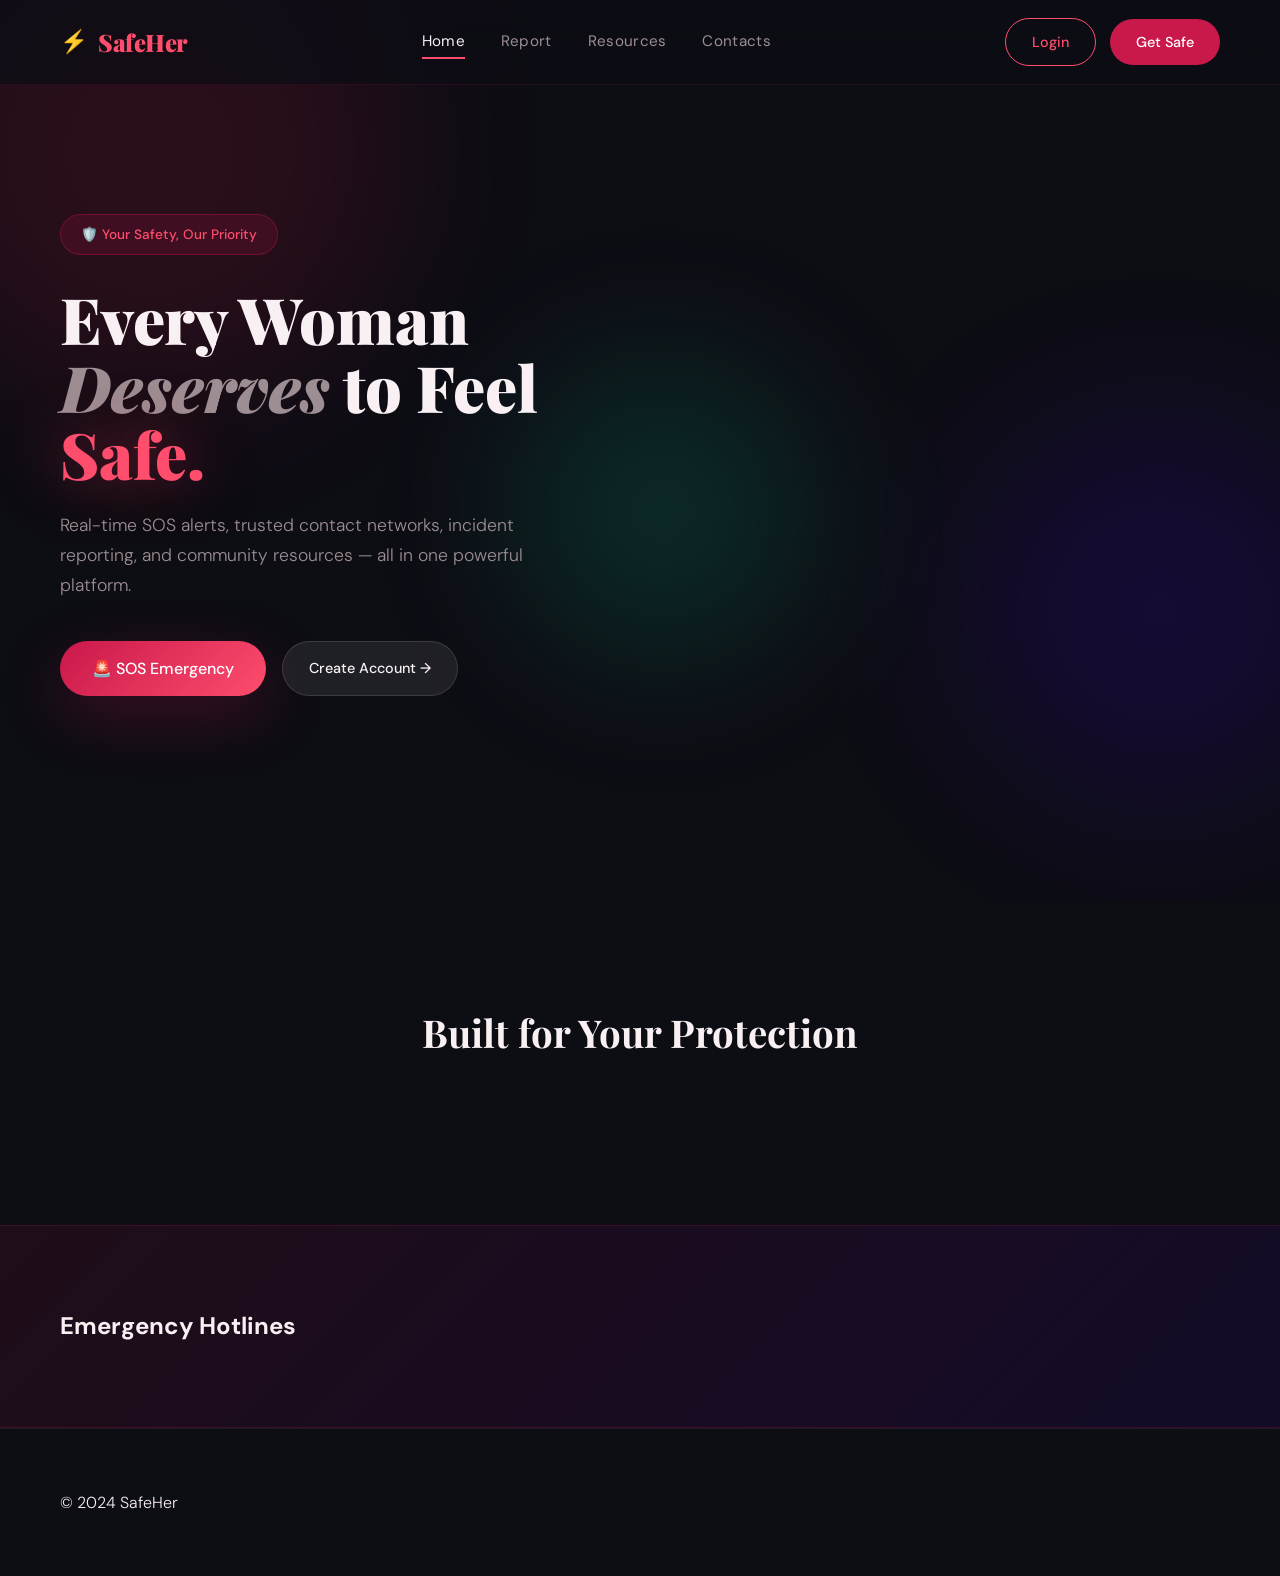
==== frontend/index.html @ 848a4f25 "Initial complete project upload" ====
<!DOCTYPE html>
<html lang="en">
<head>
  <meta charset="UTF-8" />
  <meta name="viewport" content="width=device-width, initial-scale=1.0"/>
  <title>SafeHer — Women Safety Platform</title>
  <link rel="preconnect" href="https://fonts.googleapis.com">
  <link href="https://fonts.googleapis.com/css2?family=Playfair+Display:ital,wght@0,700;0,900;1,700&family=DM+Sans:wght@300;400;500&display=swap" rel="stylesheet">
  <link rel="stylesheet" href="css/style.css">
</head>

<body>

  <!-- Animated background -->
  <div class="bg-orbs">
    <div class="orb orb-1"></div>
    <div class="orb orb-2"></div>
    <div class="orb orb-3"></div>
  </div>

  <!-- Navbar -->
  <nav class="navbar">
    <div class="nav-logo">
      <span class="logo-icon">⚡</span>
      <span class="logo-text">SafeHer</span>
    </div>
    <div class="nav-links">
      <a href="index.html" class="active">Home</a>
      <a href="pages/report.html">Report</a>
      <a href="pages/resources.html">Resources</a>
      <a href="pages/contacts.html">Contacts</a>
    </div>
    <div class="nav-actions">
      <a href="pages/login.html" class="btn-outline">Login</a>
      <a href="pages/register.html" class="btn-primary">Get Safe</a>
    </div>
    <button class="hamburger" onclick="toggleMenu()">☰</button>
  </nav>

  <!-- Hero Section -->
  <section class="hero">
    <div class="hero-content">
      <div class="hero-badge">🛡️ Your Safety, Our Priority</div>
      <h1 class="hero-title">
        Every Woman<br>
        <em>Deserves</em> to Feel<br>
        <span class="highlight">Safe.</span>
      </h1>

      <p class="hero-subtitle">
        Real-time SOS alerts, trusted contact networks, incident reporting, and community resources — all in one powerful platform.
      </p>

      <div class="hero-cta">
        <a href="pages/sos.html" class="btn-sos pulse">🚨 SOS Emergency</a>
        <a href="pages/register.html" class="btn-secondary">Create Account →</a>
      </div>
    </div>
  </section>

  <!-- Features -->
  <section class="features">
    <div class="section-header">
      <h2>Built for Your Protection</h2>
    </div>
  </section>

  <!-- Emergency Hotlines -->
  <section class="hotlines">
    <h2>Emergency Hotlines</h2>
  </section>

  <!-- Footer -->
  <footer class="footer">
    <p>© 2024 SafeHer</p>
  </footer>

  <!-- ✅ LOGIN SCRIPT ADDED HERE -->
 <script>
function loginUser() {

  const email = document.getElementById("email")?.value;
  const password = document.getElementById("password")?.value;

  fetch("https://womensafety-backend.up.railway.app/api/login/", {
    method: "POST",
    headers: {
      "Content-Type": "application/json"
    },
    body: JSON.stringify({
      email: email,
      password: password
    })
  })
  .then(async (res) => {

    // IMPORTANT FIX: handle non-JSON responses safely
    const text = await res.text();

    let data;
    try {
      data = JSON.parse(text);
    } catch (e) {
      data = { message: text };
    }

    if (!res.ok) {
      throw new Error(data.message || "Login failed");
    }

    console.log("Login Success:", data);
    alert("Login successful!");

  })
  .catch((err) => {
    console.log("Error:", err);
    alert("Login failed or network error");
  });

}
</script>

</body>
</html>
---- frontend/css/style.css ----
/* ============================
   SafeHer — Main Stylesheet
   ============================ */

*, *::before, *::after { box-sizing: border-box; margin: 0; padding: 0; }

:root {
  --crimson: #C9184A;
  --rose:    #FF4D6D;
  --blush:   #FF758F;
  --cream:   #FFF0F3;
  --dark:    #0D0D14;
  --dark2:   #14141F;
  --surface: #1A1A2E;
  --surface2:#22223B;
  --text:    #F8F0F2;
  --muted:   #9D8E93;
  --gold:    #FFD166;
  --teal:    #06D6A0;
  --font-display: 'Playfair Display', serif;
  --font-body:    'DM Sans', sans-serif;
  --shadow:  0 20px 60px rgba(201,24,74,0.25);
  --glow:    0 0 40px rgba(201,24,74,0.4);
  --radius:  16px;
  --transition: 0.3s cubic-bezier(0.4,0,0.2,1);
}

html { scroll-behavior: smooth; }

body {
  background: var(--dark);
  color: var(--text);
  font-family: var(--font-body);
  font-weight: 300;
  overflow-x: hidden;
  line-height: 1.7;
}

/* Scrollbar */
::-webkit-scrollbar { width: 6px; }
::-webkit-scrollbar-track { background: var(--dark2); }
::-webkit-scrollbar-thumb { background: var(--crimson); border-radius: 3px; }

/* ====== ANIMATED BG ====== */
.bg-orbs {
  position: fixed; inset: 0; z-index: 0; pointer-events: none; overflow: hidden;
}
.orb {
  position: absolute; border-radius: 50%; filter: blur(80px); opacity: 0.15;
  animation: drift 12s ease-in-out infinite alternate;
}
.orb-1 { width: 500px; height: 500px; background: var(--crimson); top: -100px; left: -100px; animation-delay: 0s; }
.orb-2 { width: 400px; height: 400px; background: #4A00E0; bottom: 10%; right: -80px; animation-delay: 4s; }
.orb-3 { width: 300px; height: 300px; background: var(--teal); top: 40%; left: 40%; animation-delay: 8s; }

@keyframes drift {
  from { transform: translate(0, 0) scale(1); }
  to   { transform: translate(40px, 40px) scale(1.1); }
}

/* ====== NAVBAR ====== */
.navbar {
  position: fixed; top: 0; width: 100%; z-index: 1000;
  display: flex; align-items: center; justify-content: space-between;
  padding: 18px 60px;
  background: rgba(13,13,20,0.75);
  backdrop-filter: blur(20px);
  border-bottom: 1px solid rgba(201,24,74,0.15);
  transition: var(--transition);
}
.navbar.scrolled {
  background: rgba(13,13,20,0.95);
  box-shadow: 0 4px 30px rgba(0,0,0,0.4);
}
.nav-logo { display: flex; align-items: center; gap: 10px; text-decoration: none; }
.logo-icon { font-size: 1.4rem; }
.logo-text { font-family: var(--font-display); font-size: 1.5rem; font-weight: 900; color: var(--rose); letter-spacing: -0.5px; }
.nav-links { display: flex; gap: 36px; }
.nav-links a { color: var(--muted); text-decoration: none; font-weight: 400; font-size: 0.95rem; letter-spacing: 0.3px; transition: var(--transition); position: relative; }
.nav-links a::after { content: ''; position: absolute; bottom: -4px; left: 0; width: 0; height: 2px; background: var(--rose); transition: var(--transition); }
.nav-links a:hover, .nav-links a.active { color: var(--text); }
.nav-links a:hover::after, .nav-links a.active::after { width: 100%; }
.nav-actions { display: flex; gap: 14px; align-items: center; }
.hamburger { display: none; background: none; border: none; color: var(--text); font-size: 1.5rem; cursor: pointer; }

/* ====== BUTTONS ====== */
.btn-primary, .btn-outline, .btn-secondary, .btn-sos, .btn-danger {
  padding: 11px 26px;
  border-radius: 50px;
  text-decoration: none;
  font-family: var(--font-body);
  font-weight: 500;
  font-size: 0.9rem;
  display: inline-flex; align-items: center; gap: 8px;
  transition: var(--transition);
  cursor: pointer;
  border: none;
}
.btn-primary  { background: var(--crimson); color: white; }
.btn-primary:hover { background: var(--rose); transform: translateY(-2px); box-shadow: var(--shadow); }
.btn-outline  { background: transparent; color: var(--rose); border: 1.5px solid var(--rose); }
.btn-outline:hover { background: rgba(201,24,74,0.1); }
.btn-secondary { background: rgba(255,255,255,0.08); color: var(--text); border: 1px solid rgba(255,255,255,0.12); }
.btn-secondary:hover { background: rgba(255,255,255,0.15); transform: translateY(-2px); }
.btn-sos { background: linear-gradient(135deg, #C9184A, #FF4D6D); color: white; font-size: 1rem; padding: 14px 32px; box-shadow: var(--shadow); }
.btn-sos:hover { transform: scale(1.05); box-shadow: var(--glow); }
.btn-danger { background: #C9184A; color: white; width: 100%; justify-content: center; padding: 14px; font-size: 1rem; }
.btn-danger:hover { background: var(--rose); }

.pulse { animation: pulse 2s infinite; }
@keyframes pulse {
  0%, 100% { box-shadow: 0 0 0 0 rgba(201,24,74,0.6); }
  50% { box-shadow: 0 0 0 20px rgba(201,24,74,0); }
}

/* ====== HERO ====== */
.hero {
  min-height: 100vh;
  display: flex; align-items: center; justify-content: space-between;
  padding: 120px 60px 60px;
  position: relative; z-index: 1;
  gap: 60px;
}
.hero-content { flex: 1; max-width: 620px; }
.hero-badge {
  display: inline-flex; align-items: center; gap: 8px;
  background: rgba(201,24,74,0.15);
  border: 1px solid rgba(201,24,74,0.35);
  color: var(--rose);
  padding: 8px 20px;
  border-radius: 50px;
  font-size: 0.85rem;
  font-weight: 500;
  margin-bottom: 30px;
  animation: fadeInDown 0.8s ease both;
}
.hero-title {
  font-family: var(--font-display);
  font-size: clamp(3rem, 5vw, 5.5rem);
  font-weight: 900;
  line-height: 1.05;
  margin-bottom: 24px;
  animation: fadeInUp 0.8s ease 0.2s both;
}
.hero-title em { font-style: italic; color: var(--muted); }
.hero-title .highlight {
  color: var(--rose);
  text-shadow: 0 0 60px rgba(255,77,109,0.5);
}
.hero-subtitle {
  color: var(--muted); font-size: 1.1rem; max-width: 480px;
  margin-bottom: 40px;
  animation: fadeInUp 0.8s ease 0.4s both;
}
.hero-cta {
  display: flex; gap: 16px; flex-wrap: wrap;
  margin-bottom: 50px;
  animation: fadeInUp 0.8s ease 0.5s both;
}
.hero-stats {
  display: flex; align-items: center; gap: 24px;
  animation: fadeInUp 0.8s ease 0.7s both;
}
.stat strong { display: block; font-size: 1.7rem; font-family: var(--font-display); font-weight: 700; color: var(--text); }
.stat span { font-size: 0.8rem; color: var(--muted); text-transform: uppercase; letter-spacing: 0.5px; }
.stat-divider { width: 1px; height: 40px; background: rgba(255,255,255,0.1); }

/* ====== SHIELD GRAPHIC ====== */
.hero-visual { display: flex; align-items: center; justify-content: center; flex: 0 0 400px; position: relative; animation: fadeIn 1.2s ease both; }
.shield-graphic { position: relative; width: 300px; height: 300px; display: flex; align-items: center; justify-content: center; }
.shield-outer { width: 200px; height: 200px; background: linear-gradient(135deg, rgba(201,24,74,0.2), rgba(74,0,224,0.2)); border: 2px solid rgba(201,24,74,0.4); border-radius: 50%; display: flex; align-items: center; justify-content: center; backdrop-filter: blur(10px); }
.shield-inner { width: 140px; height: 140px; background: rgba(201,24,74,0.15); border: 1px solid rgba(201,24,74,0.3); border-radius: 50%; display: flex; align-items: center; justify-content: center; }
.shield-core { font-size: 4rem; animation: float 3s ease-in-out infinite; }
@keyframes float { 0%, 100% { transform: translateY(0); } 50% { transform: translateY(-12px); } }
.ring {
  position: absolute; border-radius: 50%;
  border: 1px solid rgba(201,24,74,0.2);
  animation: ripple 4s linear infinite;
}
.ring-1 { width: 260px; height: 260px; animation-delay: 0s; }
.ring-2 { width: 320px; height: 320px; animation-delay: 1.3s; }
.ring-3 { width: 380px; height: 380px; animation-delay: 2.6s; }
@keyframes ripple { 0% { opacity: 0.5; transform: scale(0.95); } 100% { opacity: 0; transform: scale(1.1); } }

/* ====== FEATURES ====== */
.features { padding: 100px 60px; position: relative; z-index: 1; }
.section-header { text-align: center; margin-bottom: 60px; }
.section-tag {
  display: inline-block; color: var(--rose); font-size: 0.8rem;
  text-transform: uppercase; letter-spacing: 2px; font-weight: 500; margin-bottom: 14px;
}
.section-header h2 { font-family: var(--font-display); font-size: clamp(2rem, 3vw, 3rem); font-weight: 700; }
.features-grid { display: grid; grid-template-columns: repeat(3, 1fr); gap: 24px; max-width: 1100px; margin: 0 auto; }
.feature-card {
  background: rgba(255,255,255,0.03);
  border: 1px solid rgba(255,255,255,0.07);
  border-radius: var(--radius);
  padding: 36px 32px;
  position: relative;
  transition: var(--transition);
  opacity: 0; transform: translateY(30px);
  animation: fadeInUp 0.6s ease forwards;
}
.feature-card.visible { opacity: 1; transform: translateY(0); }
.feature-card:hover { background: rgba(201,24,74,0.06); border-color: rgba(201,24,74,0.3); transform: translateY(-6px); box-shadow: var(--shadow); }
.feature-card.featured { border-color: rgba(201,24,74,0.4); background: rgba(201,24,74,0.05); }
.feature-badge { position: absolute; top: -10px; right: 20px; background: var(--crimson); color: white; padding: 4px 14px; border-radius: 50px; font-size: 0.75rem; font-weight: 500; }
.feature-icon { font-size: 2.5rem; margin-bottom: 20px; }
.feature-card h3 { font-family: var(--font-display); font-size: 1.25rem; font-weight: 700; margin-bottom: 12px; }
.feature-card p { color: var(--muted); font-size: 0.92rem; line-height: 1.7; margin-bottom: 20px; }
.feature-link { color: var(--rose); text-decoration: none; font-size: 0.88rem; font-weight: 500; transition: var(--transition); }
.feature-link:hover { color: var(--blush); letter-spacing: 0.5px; }

/* ====== HOTLINES ====== */
.hotlines {
  background: linear-gradient(135deg, rgba(201,24,74,0.1), rgba(74,0,224,0.1));
  border-top: 1px solid rgba(201,24,74,0.2);
  border-bottom: 1px solid rgba(201,24,74,0.2);
  padding: 80px 60px;
  position: relative; z-index: 1;
}
.hotlines-inner { max-width: 900px; margin: 0 auto; text-align: center; }
.hotlines-inner h2 { font-family: var(--font-display); font-size: 2.2rem; font-weight: 700; margin-bottom: 10px; }
.hotlines-inner p { color: var(--muted); margin-bottom: 40px; }
.hotlines-grid { display: grid; grid-template-columns: repeat(4, 1fr); gap: 20px; }
.hotline-card {
  background: rgba(255,255,255,0.04);
  border: 1px solid rgba(255,255,255,0.08);
  border-radius: var(--radius);
  padding: 28px 20px;
  transition: var(--transition);
}
.hotline-card:hover { border-color: var(--rose); background: rgba(201,24,74,0.08); }
.hotline-num { font-family: var(--font-display); font-size: 2rem; font-weight: 900; color: var(--rose); margin-bottom: 6px; }
.hotline-label { font-size: 0.82rem; color: var(--muted); text-transform: uppercase; letter-spacing: 0.5px; }

/* ====== FOOTER ====== */
.footer { padding: 60px; position: relative; z-index: 1; border-top: 1px solid rgba(255,255,255,0.06); }
.footer-inner { display: grid; grid-template-columns: 2fr 1fr 1fr; gap: 40px; max-width: 1100px; margin: 0 auto 40px; }
.footer-brand .logo-text { font-size: 1.3rem; }
.footer-brand p { color: var(--muted); font-size: 0.88rem; margin-top: 12px; max-width: 280px; }
.footer-links h4 { font-size: 0.8rem; text-transform: uppercase; letter-spacing: 1px; color: var(--muted); margin-bottom: 20px; }
.footer-links a { display: block; color: var(--text); text-decoration: none; font-size: 0.88rem; margin-bottom: 12px; opacity: 0.7; transition: var(--transition); }
.footer-links a:hover { opacity: 1; color: var(--rose); }
.footer-bottom { border-top: 1px solid rgba(255,255,255,0.06); padding-top: 28px; text-align: center; color: var(--muted); font-size: 0.82rem; }

/* ====== FORMS & PAGES ====== */
.page-wrapper {
  min-height: 100vh; display: flex; align-items: center; justify-content: center;
  padding: 100px 20px 60px; position: relative; z-index: 1;
}
.form-card {
  background: rgba(26,26,46,0.8);
  border: 1px solid rgba(255,255,255,0.08);
  border-radius: 24px;
  padding: 50px;
  width: 100%; max-width: 480px;
  backdrop-filter: blur(20px);
  box-shadow: 0 30px 80px rgba(0,0,0,0.5);
}
.form-card.wide { max-width: 720px; }
.form-title { font-family: var(--font-display); font-size: 2rem; font-weight: 700; margin-bottom: 8px; }
.form-subtitle { color: var(--muted); font-size: 0.9rem; margin-bottom: 36px; }
.form-group { margin-bottom: 22px; }
.form-group label { display: block; font-size: 0.85rem; color: var(--muted); margin-bottom: 8px; font-weight: 500; text-transform: uppercase; letter-spacing: 0.5px; }
.form-group input, .form-group select, .form-group textarea {
  width: 100%; background: rgba(255,255,255,0.05);
  border: 1px solid rgba(255,255,255,0.1);
  border-radius: 10px; padding: 13px 16px;
  color: var(--text); font-family: var(--font-body); font-size: 0.95rem;
  outline: none; transition: var(--transition);
}
.form-group input:focus, .form-group select:focus, .form-group textarea:focus {
  border-color: var(--rose); box-shadow: 0 0 0 3px rgba(201,24,74,0.15);
}
.form-group textarea { resize: vertical; min-height: 120px; }
.form-group select { cursor: pointer; }
.form-footer { text-align: center; margin-top: 24px; color: var(--muted); font-size: 0.88rem; }
.form-footer a { color: var(--rose); text-decoration: none; }
.form-footer a:hover { text-decoration: underline; }
.btn-full { width: 100%; justify-content: center; padding: 14px; font-size: 1rem; border-radius: 10px; }

/* Alert messages */
.alert { padding: 14px 18px; border-radius: 10px; margin-bottom: 20px; font-size: 0.9rem; }
.alert-success { background: rgba(6,214,160,0.1); border: 1px solid rgba(6,214,160,0.3); color: var(--teal); }
.alert-error   { background: rgba(201,24,74,0.1); border: 1px solid rgba(201,24,74,0.3); color: var(--rose); }

/* ====== SOS PAGE ====== */
.sos-wrapper {
  min-height: 100vh; display: flex; align-items: center; justify-content: center;
  flex-direction: column; gap: 40px; padding: 120px 40px 60px;
  position: relative; z-index: 1; text-align: center;
}
.sos-btn-wrap { position: relative; }
.sos-big-btn {
  width: 220px; height: 220px; border-radius: 50%;
  background: linear-gradient(135deg, #8B0000, var(--crimson), var(--rose));
  border: none; cursor: pointer; font-size: 3.5rem;
  display: flex; flex-direction: column; align-items: center; justify-content: center;
  gap: 8px; box-shadow: 0 0 60px rgba(201,24,74,0.5);
  transition: var(--transition); position: relative; z-index: 2;
  color: white; font-family: var(--font-body);
}
.sos-big-btn:hover { transform: scale(1.05); box-shadow: 0 0 100px rgba(201,24,74,0.7); }
.sos-big-btn span { font-size: 1rem; font-weight: 700; letter-spacing: 3px; }
.sos-ring { position: absolute; top: 50%; left: 50%; transform: translate(-50%,-50%); border-radius: 50%; border: 2px solid rgba(201,24,74,0.4); animation: sosRing 2s infinite; }
.sos-ring-1 { width: 270px; height: 270px; animation-delay: 0s; }
.sos-ring-2 { width: 330px; height: 330px; animation-delay: 0.7s; }
.sos-ring-3 { width: 390px; height: 390px; animation-delay: 1.4s; }
@keyframes sosRing { 0% { opacity: 1; transform: translate(-50%,-50%) scale(0.9); } 100% { opacity: 0; transform: translate(-50%,-50%) scale(1.1); } }
.sos-info h2 { font-family: var(--font-display); font-size: 2rem; margin-bottom: 10px; }
.sos-info p { color: var(--muted); max-width: 400px; }

/* ====== RESOURCES ====== */
.resources-grid { display: grid; grid-template-columns: repeat(2, 1fr); gap: 24px; margin-top: 40px; }
.resource-card {
  background: rgba(255,255,255,0.03);
  border: 1px solid rgba(255,255,255,0.07);
  border-radius: var(--radius); padding: 32px;
  transition: var(--transition);
}
.resource-card:hover { border-color: rgba(201,24,74,0.4); background: rgba(201,24,74,0.05); }
.resource-card h3 { font-family: var(--font-display); margin-bottom: 10px; }
.resource-card p { color: var(--muted); font-size: 0.9rem; margin-bottom: 16px; }
.resource-card .tag { background: rgba(201,24,74,0.15); color: var(--rose); border-radius: 50px; padding: 3px 12px; font-size: 0.75rem; display: inline-block; }

/* ====== ADMIN ====== */
.admin-wrapper { min-height: 100vh; display: flex; }
.admin-sidebar {
  width: 260px; background: var(--surface);
  border-right: 1px solid rgba(255,255,255,0.07);
  padding: 30px 20px; display: flex; flex-direction: column;
  position: fixed; height: 100vh; z-index: 100;
}
.admin-sidebar .logo-wrap { margin-bottom: 40px; padding: 0 10px; }
.admin-nav { display: flex; flex-direction: column; gap: 6px; flex: 1; }
.admin-nav a {
  display: flex; align-items: center; gap: 14px;
  padding: 12px 16px; border-radius: 10px;
  color: var(--muted); text-decoration: none; font-size: 0.9rem;
  transition: var(--transition);
}
.admin-nav a:hover, .admin-nav a.active { background: rgba(201,24,74,0.12); color: var(--rose); }
.admin-content {
  flex: 1; margin-left: 260px; padding: 40px;
  min-height: 100vh; position: relative; z-index: 1;
}
.admin-header { display: flex; justify-content: space-between; align-items: center; margin-bottom: 36px; }
.admin-header h1 { font-family: var(--font-display); font-size: 1.8rem; }
.stats-row { display: grid; grid-template-columns: repeat(4, 1fr); gap: 20px; margin-bottom: 36px; }
.stat-card {
  background: rgba(255,255,255,0.03);
  border: 1px solid rgba(255,255,255,0.07);
  border-radius: var(--radius); padding: 28px;
  transition: var(--transition);
}
.stat-card:hover { border-color: rgba(201,24,74,0.3); }
.stat-card .num { font-family: var(--font-display); font-size: 2.2rem; font-weight: 700; color: var(--rose); }
.stat-card .label { color: var(--muted); font-size: 0.82rem; text-transform: uppercase; letter-spacing: 0.5px; margin-top: 4px; }
.data-table { width: 100%; border-collapse: collapse; }
.data-table th { text-align: left; padding: 14px 16px; font-size: 0.78rem; text-transform: uppercase; letter-spacing: 0.5px; color: var(--muted); border-bottom: 1px solid rgba(255,255,255,0.07); }
.data-table td { padding: 14px 16px; font-size: 0.9rem; border-bottom: 1px solid rgba(255,255,255,0.04); }
.data-table tr:hover td { background: rgba(255,255,255,0.02); }
.badge { padding: 3px 12px; border-radius: 50px; font-size: 0.75rem; font-weight: 500; }
.badge-red    { background: rgba(201,24,74,0.2); color: var(--rose); }
.badge-green  { background: rgba(6,214,160,0.2); color: var(--teal); }
.badge-yellow { background: rgba(255,209,102,0.2); color: var(--gold); }
.table-card { background: rgba(255,255,255,0.03); border: 1px solid rgba(255,255,255,0.07); border-radius: var(--radius); overflow: hidden; }

/* ====== ANIMATIONS ====== */
@keyframes fadeInUp   { from { opacity: 0; transform: translateY(24px); } to { opacity: 1; transform: translateY(0); } }
@keyframes fadeInDown { from { opacity: 0; transform: translateY(-20px); } to { opacity: 1; transform: translateY(0); } }
@keyframes fadeIn     { from { opacity: 0; } to { opacity: 1; } }

/* ====== RESPONSIVE ====== */
@media (max-width: 1024px) {
  .navbar { padding: 16px 30px; }
  .hero { padding: 120px 30px 60px; }
  .features, .hotlines, .footer { padding: 70px 30px; }
  .features-grid { grid-template-columns: repeat(2, 1fr); }
  .hotlines-grid { grid-template-columns: repeat(2, 1fr); }
  .footer-inner { grid-template-columns: 1fr 1fr; }
  .stats-row { grid-template-columns: repeat(2, 1fr); }
}
@media (max-width: 768px) {
  .nav-links, .nav-actions { display: none; }
  .hamburger { display: block; }
  .hero { flex-direction: column; text-align: center; }
  .hero-visual { display: none; }
  .hero-stats { justify-content: center; }
  .hero-cta { justify-content: center; }
  .features-grid, .resources-grid { grid-template-columns: 1fr; }
  .hotlines-grid { grid-template-columns: repeat(2, 1fr); }
  .footer-inner { grid-template-columns: 1fr; }
  .admin-sidebar { display: none; }
  .admin-content { margin-left: 0; padding: 100px 20px 40px; }
  .stats-row { grid-template-columns: repeat(2, 1fr); }
  .form-card { padding: 32px 24px; }
}
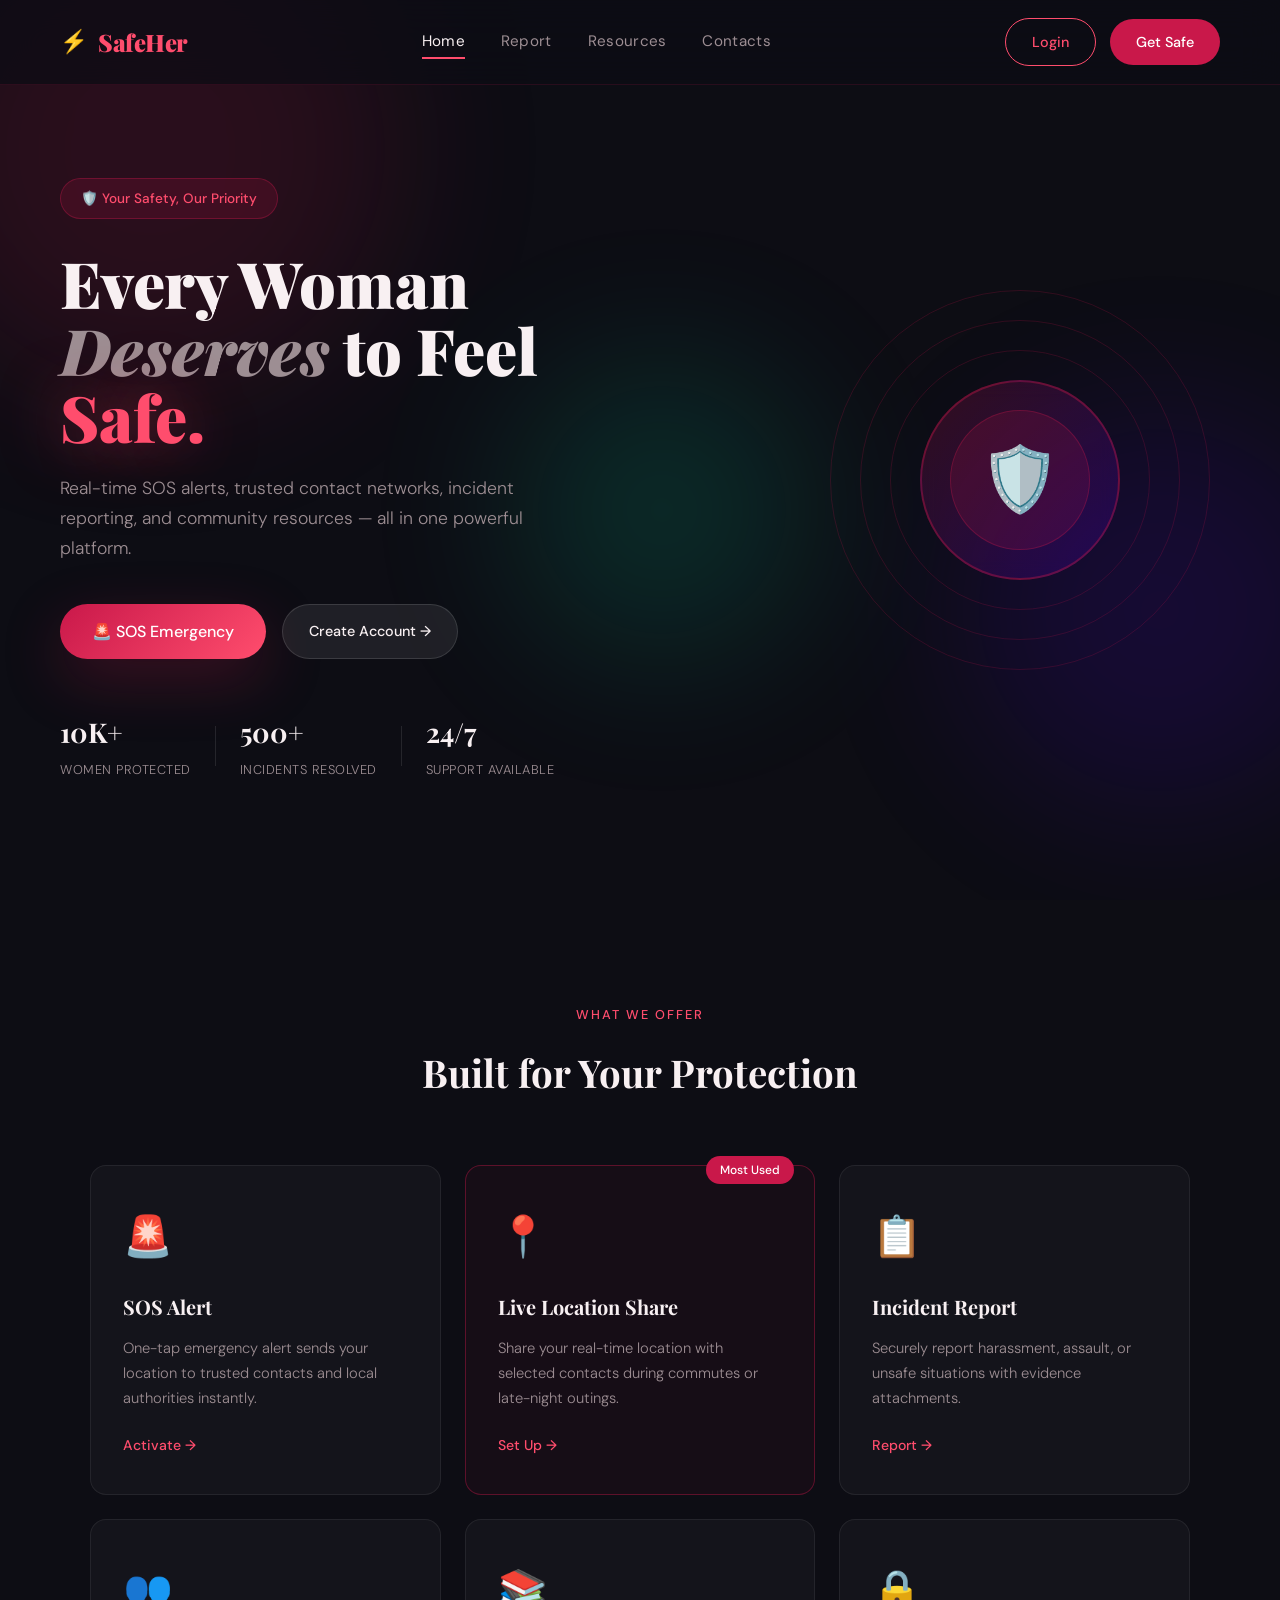
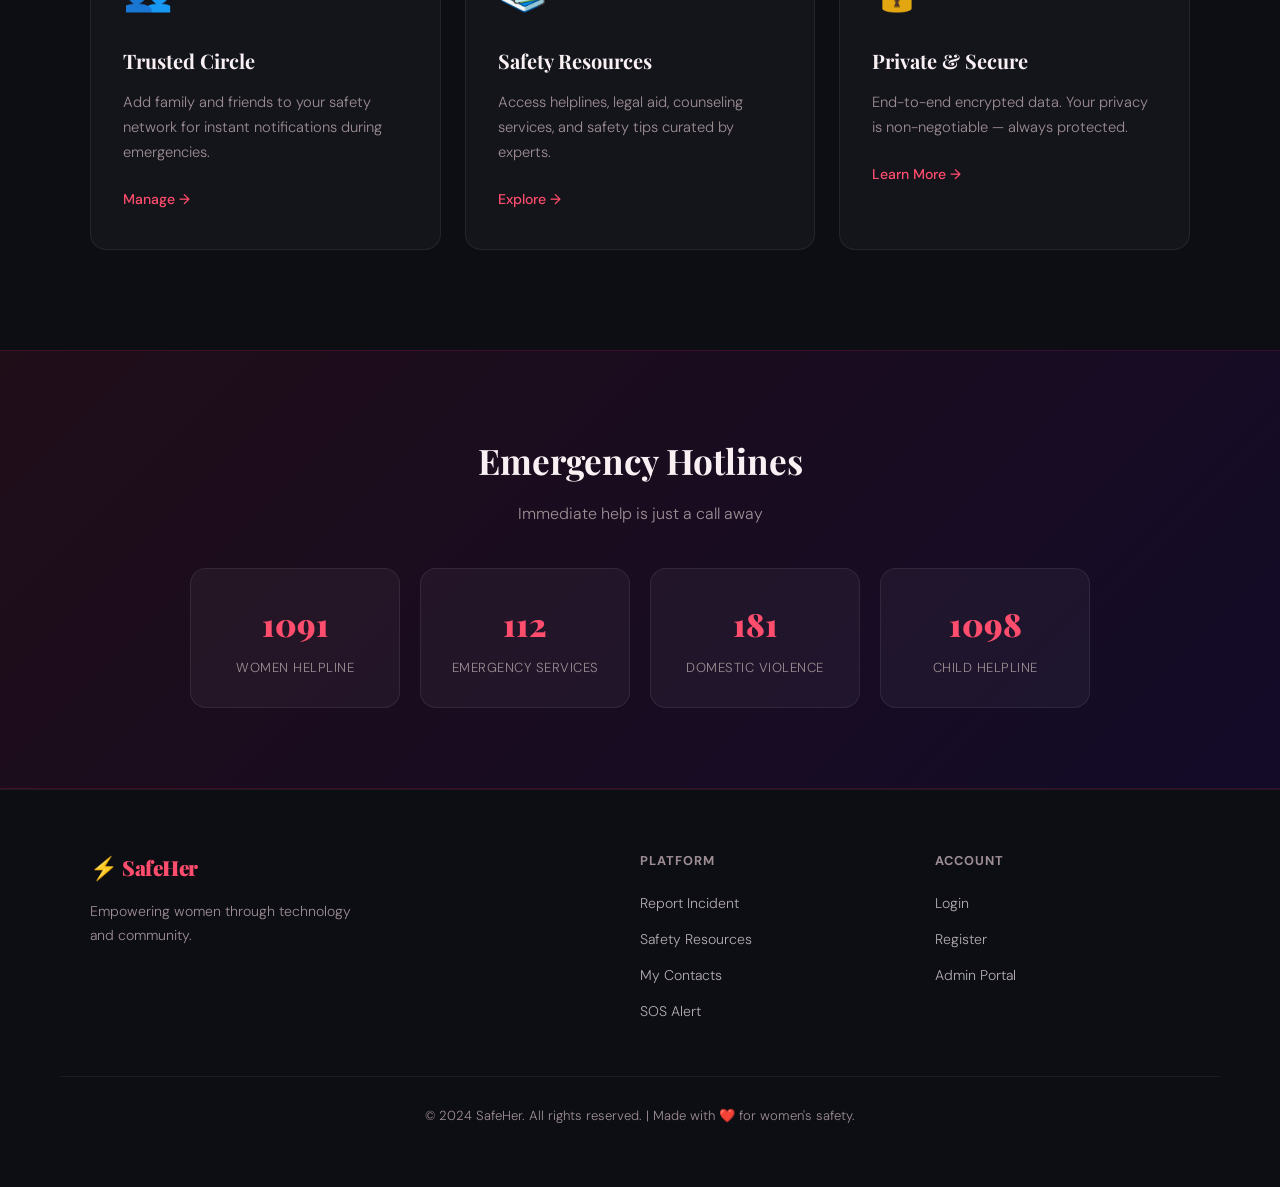
==== commit 2ec7f00b: "Updated index.html" ====
--- a/frontend/index.html
+++ b/frontend/index.html
@@ -8,9 +8,7 @@
   <link href="https://fonts.googleapis.com/css2?family=Playfair+Display:ital,wght@0,700;0,900;1,700&family=DM+Sans:wght@300;400;500&display=swap" rel="stylesheet">
   <link rel="stylesheet" href="css/style.css">
 </head>
-
 <body>
-
   <!-- Animated background -->
   <div class="bg-orbs">
     <div class="orb orb-1"></div>
@@ -46,14 +44,31 @@
         <em>Deserves</em> to Feel<br>
         <span class="highlight">Safe.</span>
       </h1>
-
       <p class="hero-subtitle">
         Real-time SOS alerts, trusted contact networks, incident reporting, and community resources — all in one powerful platform.
       </p>
-
       <div class="hero-cta">
         <a href="pages/sos.html" class="btn-sos pulse">🚨 SOS Emergency</a>
         <a href="pages/register.html" class="btn-secondary">Create Account →</a>
+      </div>
+      <div class="hero-stats">
+        <div class="stat"><strong>10K+</strong><span>Women Protected</span></div>
+        <div class="stat-divider"></div>
+        <div class="stat"><strong>500+</strong><span>Incidents Resolved</span></div>
+        <div class="stat-divider"></div>
+        <div class="stat"><strong>24/7</strong><span>Support Available</span></div>
+      </div>
+    </div>
+    <div class="hero-visual">
+      <div class="shield-graphic">
+        <div class="shield-outer">
+          <div class="shield-inner">
+            <div class="shield-core">🛡️</div>
+          </div>
+        </div>
+        <div class="ring ring-1"></div>
+        <div class="ring ring-2"></div>
+        <div class="ring ring-3"></div>
       </div>
     </div>
   </section>
@@ -61,64 +76,103 @@
   <!-- Features -->
   <section class="features">
     <div class="section-header">
+      <span class="section-tag">What We Offer</span>
       <h2>Built for Your Protection</h2>
+    </div>
+    <div class="features-grid">
+      <div class="feature-card" data-delay="0">
+        <div class="feature-icon">🚨</div>
+        <h3>SOS Alert</h3>
+        <p>One-tap emergency alert sends your location to trusted contacts and local authorities instantly.</p>
+        <a href="pages/sos.html" class="feature-link">Activate →</a>
+      </div>
+      <div class="feature-card featured" data-delay="100">
+        <div class="feature-badge">Most Used</div>
+        <div class="feature-icon">📍</div>
+        <h3>Live Location Share</h3>
+        <p>Share your real-time location with selected contacts during commutes or late-night outings.</p>
+        <a href="pages/contacts.html" class="feature-link">Set Up →</a>
+      </div>
+      <div class="feature-card" data-delay="200">
+        <div class="feature-icon">📋</div>
+        <h3>Incident Report</h3>
+        <p>Securely report harassment, assault, or unsafe situations with evidence attachments.</p>
+        <a href="pages/report.html" class="feature-link">Report →</a>
+      </div>
+      <div class="feature-card" data-delay="300">
+        <div class="feature-icon">👥</div>
+        <h3>Trusted Circle</h3>
+        <p>Add family and friends to your safety network for instant notifications during emergencies.</p>
+        <a href="pages/contacts.html" class="feature-link">Manage →</a>
+      </div>
+      <div class="feature-card" data-delay="400">
+        <div class="feature-icon">📚</div>
+        <h3>Safety Resources</h3>
+        <p>Access helplines, legal aid, counseling services, and safety tips curated by experts.</p>
+        <a href="pages/resources.html" class="feature-link">Explore →</a>
+      </div>
+      <div class="feature-card" data-delay="500">
+        <div class="feature-icon">🔒</div>
+        <h3>Private & Secure</h3>
+        <p>End-to-end encrypted data. Your privacy is non-negotiable — always protected.</p>
+        <a href="#" class="feature-link">Learn More →</a>
+      </div>
     </div>
   </section>
 
   <!-- Emergency Hotlines -->
   <section class="hotlines">
-    <h2>Emergency Hotlines</h2>
+    <div class="hotlines-inner">
+      <h2>Emergency Hotlines</h2>
+      <p>Immediate help is just a call away</p>
+      <div class="hotlines-grid">
+        <div class="hotline-card">
+          <div class="hotline-num">1091</div>
+          <div class="hotline-label">Women Helpline</div>
+        </div>
+        <div class="hotline-card">
+          <div class="hotline-num">112</div>
+          <div class="hotline-label">Emergency Services</div>
+        </div>
+        <div class="hotline-card">
+          <div class="hotline-num">181</div>
+          <div class="hotline-label">Domestic Violence</div>
+        </div>
+        <div class="hotline-card">
+          <div class="hotline-num">1098</div>
+          <div class="hotline-label">Child Helpline</div>
+        </div>
+      </div>
+    </div>
   </section>
 
   <!-- Footer -->
   <footer class="footer">
-    <p>© 2024 SafeHer</p>
+    <div class="footer-inner">
+      <div class="footer-brand">
+        <span class="logo-icon">⚡</span>
+        <span class="logo-text">SafeHer</span>
+        <p>Empowering women through technology and community.</p>
+      </div>
+      <div class="footer-links">
+        <h4>Platform</h4>
+        <a href="pages/report.html">Report Incident</a>
+        <a href="pages/resources.html">Safety Resources</a>
+        <a href="pages/contacts.html">My Contacts</a>
+        <a href="pages/sos.html">SOS Alert</a>
+      </div>
+      <div class="footer-links">
+        <h4>Account</h4>
+        <a href="pages/login.html">Login</a>
+        <a href="pages/register.html">Register</a>
+        <a href="pages/admin-login.html">Admin Portal</a>
+      </div>
+    </div>
+    <div class="footer-bottom">
+      <p>© 2024 SafeHer. All rights reserved. | Made with ❤️ for women's safety.</p>
+    </div>
   </footer>
 
-  <!-- ✅ LOGIN SCRIPT ADDED HERE -->
- <script>
-function loginUser() {
-
-  const email = document.getElementById("email")?.value;
-  const password = document.getElementById("password")?.value;
-
-  fetch("https://womensafety-backend.up.railway.app/api/login/", {
-    method: "POST",
-    headers: {
-      "Content-Type": "application/json"
-    },
-    body: JSON.stringify({
-      email: email,
-      password: password
-    })
-  })
-  .then(async (res) => {
-
-    // IMPORTANT FIX: handle non-JSON responses safely
-    const text = await res.text();
-
-    let data;
-    try {
-      data = JSON.parse(text);
-    } catch (e) {
-      data = { message: text };
-    }
-
-    if (!res.ok) {
-      throw new Error(data.message || "Login failed");
-    }
-
-    console.log("Login Success:", data);
-    alert("Login successful!");
-
-  })
-  .catch((err) => {
-    console.log("Error:", err);
-    alert("Login failed or network error");
-  });
-
-}
-</script>
-
+  <script src="js/main.js"></script>
 </body>
-</html>+</html>
